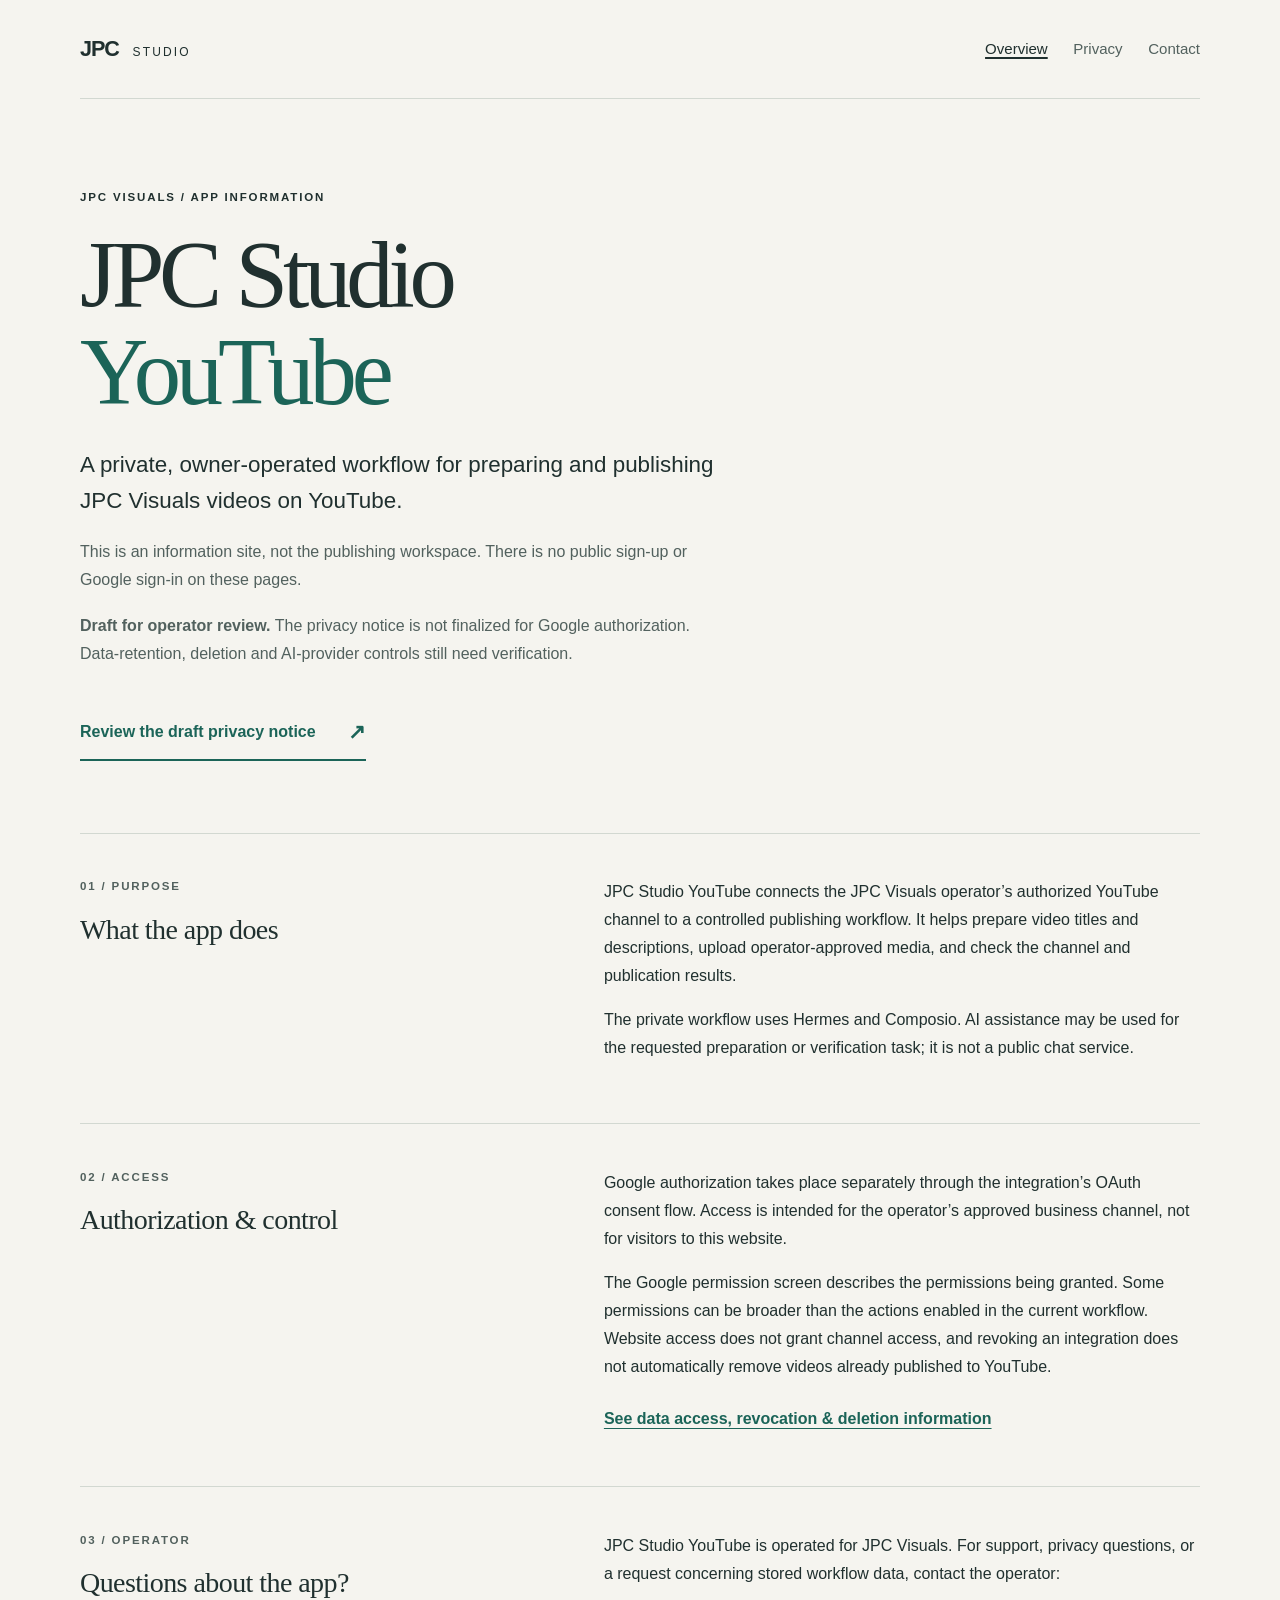
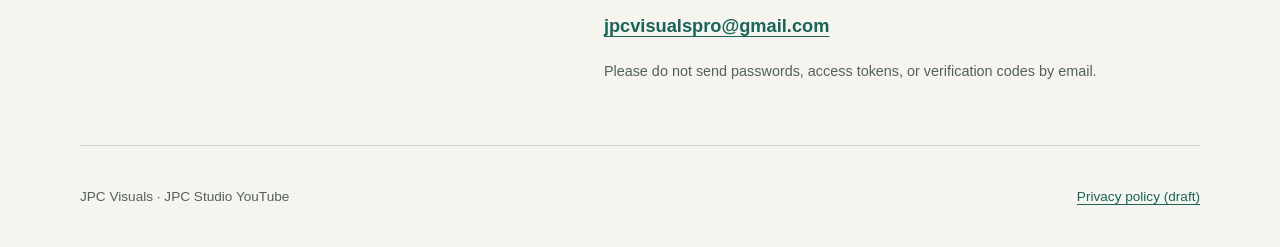
==== index.html @ d7f0b3e7 "Publish static JPC Studio information site (privacy draft)" ====
<!doctype html>
<html lang="en">
<head>
  <meta charset="utf-8">
  <meta name="viewport" content="width=device-width, initial-scale=1">
  <meta name="description" content="Information and privacy resources for JPC Studio YouTube, the private, owner-operated YouTube publishing workflow for JPC Visuals.">
  <meta name="referrer" content="no-referrer">
  <meta http-equiv="Content-Security-Policy" content="default-src 'none'; style-src 'self'; img-src 'self'; font-src 'none'; connect-src 'none'; base-uri 'none'; form-action 'none'">
  <title>JPC Studio YouTube — App information</title>
  <link rel="stylesheet" href="styles.css">
</head>
<body>
  <a class="skip" href="#main">Skip to content</a>
  <header class="masthead">
    <a class="wordmark" href="index.html" aria-label="JPC Studio YouTube home">JPC <span>STUDIO</span></a>
    <nav aria-label="Main navigation">
      <a href="index.html" aria-current="page">Overview</a>
      <a href="privacy.html">Privacy</a>
      <a href="mailto:jpcvisualspro@gmail.com">Contact</a>
    </nav>
  </header>
  <main id="main">
    <section class="intro" aria-labelledby="app-title">
      <p class="eyebrow">JPC VISUALS / APP INFORMATION</p>
      <h1 id="app-title">JPC Studio<br><span>YouTube</span></h1>
      <p class="lede">A private, owner-operated workflow for preparing and publishing JPC Visuals videos on YouTube.</p>
      <p class="intro-note">This is an information site, not the publishing workspace. There is no public sign-up or Google sign-in on these pages.</p>
      <p class="intro-note"><strong>Draft for operator review.</strong> The privacy notice is not finalized for Google authorization. Data-retention, deletion and AI-provider controls still need verification.</p>
      <a class="primary-link" href="privacy.html">Review the draft privacy notice <span aria-hidden="true">↗</span></a>
    </section>
    <section class="detail-row" aria-labelledby="purpose-title">
      <div class="section-label"><p class="eyebrow">01 / PURPOSE</p><h2 id="purpose-title">What the app does</h2></div>
      <div class="section-content">
        <p>JPC Studio YouTube connects the JPC Visuals operator’s authorized YouTube channel to a controlled publishing workflow. It helps prepare video titles and descriptions, upload operator-approved media, and check the channel and publication results.</p>
        <p>The private workflow uses Hermes and Composio. AI assistance may be used for the requested preparation or verification task; it is not a public chat service.</p>
      </div>
    </section>
    <section class="detail-row" aria-labelledby="access-title">
      <div class="section-label"><p class="eyebrow">02 / ACCESS</p><h2 id="access-title">Authorization &amp; control</h2></div>
      <div class="section-content">
        <p>Google authorization takes place separately through the integration’s OAuth consent flow. Access is intended for the operator’s approved business channel, not for visitors to this website.</p>
        <p>The Google permission screen describes the permissions being granted. Some permissions can be broader than the actions enabled in the current workflow. Website access does not grant channel access, and revoking an integration does not automatically remove videos already published to YouTube.</p>
        <a class="text-link" href="privacy.html#controls">See data access, revocation &amp; deletion information</a>
      </div>
    </section>
    <section class="detail-row" aria-labelledby="operator-title">
      <div class="section-label"><p class="eyebrow">03 / OPERATOR</p><h2 id="operator-title">Questions about the app?</h2></div>
      <div class="section-content">
        <p>JPC Studio YouTube is operated for JPC Visuals. For support, privacy questions, or a request concerning stored workflow data, contact the operator:</p>
        <a class="contact-link" href="mailto:jpcvisualspro@gmail.com">jpcvisualspro@gmail.com</a>
        <p class="small">Please do not send passwords, access tokens, or verification codes by email.</p>
      </div>
    </section>
  </main>
  <footer class="footer">
    <p>JPC Visuals · JPC Studio YouTube</p>
    <a href="privacy.html">Privacy policy (draft)</a>
  </footer>
</body>
</html>
---- styles.css ----
:root {
  color-scheme: light;
  --paper: #f5f4ef;
  --ink: #20302f;
  --muted: #52615e;
  --accent: #1b6458;
  --line: #d2d8d1;
  --display: Georgia, "Times New Roman", serif;
  --body: "Segoe UI", Candara, "Noto Sans", sans-serif;
}
* { box-sizing: border-box; }
html { scroll-padding-top: 2rem; }
body { margin: 0; background: var(--paper); color: var(--ink); font: 400 1rem/1.75 var(--body); }
a { color: var(--accent); text-underline-offset: .22em; overflow-wrap: anywhere; }
a:hover { text-decoration-thickness: 2px; }
a:focus-visible { outline: 3px solid var(--accent); outline-offset: 5px; border-radius: 2px; }
.skip { position: absolute; top: .5rem; left: .5rem; padding: .65rem 1rem; background: var(--ink); color: white; transform: translateY(-180%); z-index: 2; }
.skip:focus { transform: translateY(0); }
.masthead, main, .footer { width: min(1120px, calc(100% - 96px)); margin-inline: auto; }
.masthead { display: flex; align-items: center; justify-content: space-between; gap: 1rem; padding-block: 1.7rem; border-bottom: 1px solid var(--line); }
.wordmark { color: var(--ink); font-size: 1.35rem; font-weight: 700; letter-spacing: -.05em; text-decoration: none; white-space: nowrap; }
.wordmark span { margin-left: .55rem; font-size: .75rem; font-weight: 500; letter-spacing: .18em; }
.masthead nav { display: flex; flex-wrap: wrap; align-items: center; gap: .5rem 1.6rem; }
.masthead nav a { display: inline-flex; align-items: center; min-height: 44px; color: var(--muted); text-decoration: none; font-size: .94rem; }
.masthead nav a[aria-current="page"] { color: var(--ink); text-decoration: underline; text-decoration-thickness: 2px; }
.eyebrow { font-size: .72rem; line-height: 1.5; font-weight: 650; letter-spacing: .16em; }
.intro { padding-block: clamp(3rem, 7vw, 6rem) 4.5rem; max-width: 830px; }
h1, h2 { text-wrap: balance; }
h1 { margin: 1.3rem 0 1.7rem; font: 400 clamp(3rem, 7.4vw, 6rem)/1.02 var(--display); letter-spacing: -.055em; }
h1 span { color: var(--accent); }
.lede { max-width: 670px; font-size: clamp(1.16rem, 2vw, 1.4rem); line-height: 1.6; }
.intro-note { max-width: 620px; margin-top: 1.15rem; color: var(--muted); }
.primary-link { display: inline-flex; align-items: center; justify-content: space-between; gap: 2rem; min-height: 48px; margin-top: 1.4rem; padding: .5rem 0; font-weight: 650; text-decoration: none; border-bottom: 2px solid var(--accent); }
.primary-link span { font-size: 1.3rem; }
.detail-row { display: grid; grid-template-columns: minmax(180px, .75fr) minmax(0, 1fr); column-gap: clamp(2rem, 6vw, 7rem); padding-block: 2.8rem; border-top: 1px solid var(--line); }
.section-label .eyebrow { margin-top: 0; color: var(--muted); }
h2 { margin: .6rem 0 1rem; font: 400 1.75rem/1.3 var(--display); letter-spacing: -.02em; }
.section-content p:first-child { margin-top: 0; }
p { margin: 0 0 1rem; }
.section-content p, .policy-body p, .policy-body li { max-width: 70ch; }
.text-link { display: inline-flex; align-items: center; min-height: 44px; font-weight: 600; }
.contact-link { display: inline-flex; align-items: center; min-height: 44px; font-size: 1.14rem; font-weight: 600; }
.small { margin-top: .7rem; font-size: .9rem; color: var(--muted); }
.footer { display: flex; justify-content: space-between; align-items: center; flex-wrap: wrap; gap: .5rem 2rem; padding-block: 1.8rem; border-top: 1px solid var(--line); color: var(--muted); font-size: .85rem; }
.footer p { margin: 0; }
.footer a { display: inline-flex; align-items: center; min-height: 44px; }
.policy { padding-top: 3rem; }
.policy-heading { padding-block: .5rem 2.5rem; }
.policy-heading h1 { font-size: clamp(2.7rem, 6vw, 4.6rem); }
.policy-date { color: var(--muted); font-size: .93rem; }
.policy-layout { display: grid; grid-template-columns: 210px minmax(0, 1fr); gap: 3rem; border-top: 1px solid var(--line); padding-top: 2rem; }
.contents { align-self: start; position: sticky; top: 1.5rem; display: flex; flex-direction: column; padding-block: .3rem; }
.contents a { display: flex; align-items: center; min-height: 44px; padding-block: .25rem; color: var(--muted); font-size: .91rem; }
.policy-body section { padding-bottom: 2rem; scroll-margin-top: 1.5rem; }
.policy-body h2 { font-size: 1.55rem; }
ul { padding-left: 1.3rem; }
li { padding-left: .2rem; margin-bottom: .85rem; }
.policy-body strong { font-weight: 650; }
@media (max-width: 800px) {
  .masthead, main, .footer { width: calc(100% - 48px); }
  .detail-row { grid-template-columns: 1fr; gap: 1rem; padding-block: 2rem; }
  .policy-layout { grid-template-columns: minmax(0, 1fr); gap: 1.5rem; }
  .contents { position: static; display: grid; grid-template-columns: repeat(2, minmax(0, 1fr)); border-bottom: 1px solid var(--line); padding-bottom: 1rem; gap: 0 1rem; }
}
@media (max-width: 460px) {
  .masthead, main, .footer { width: calc(100% - 36px); }
  .masthead { align-items: flex-start; flex-direction: column; gap: .35rem; padding-block: 1rem .6rem; }
  .masthead nav { gap: .5rem 1.5rem; }
  .intro { padding-block: 2.8rem 3rem; }
  .policy { padding-top: 2rem; }
  .contact-link { font-size: 1rem; }
  .footer { align-items: flex-start; flex-direction: column; }
}
@media print {
  body { background: white; color: black; font-size: 12pt; }
  .masthead, main, .footer { width: 100%; }
  .skip, .contents, .masthead nav { display: none; }
  .policy-layout { display: block; }
  a { color: black; }
  .intro { padding-block: 1rem; }
}
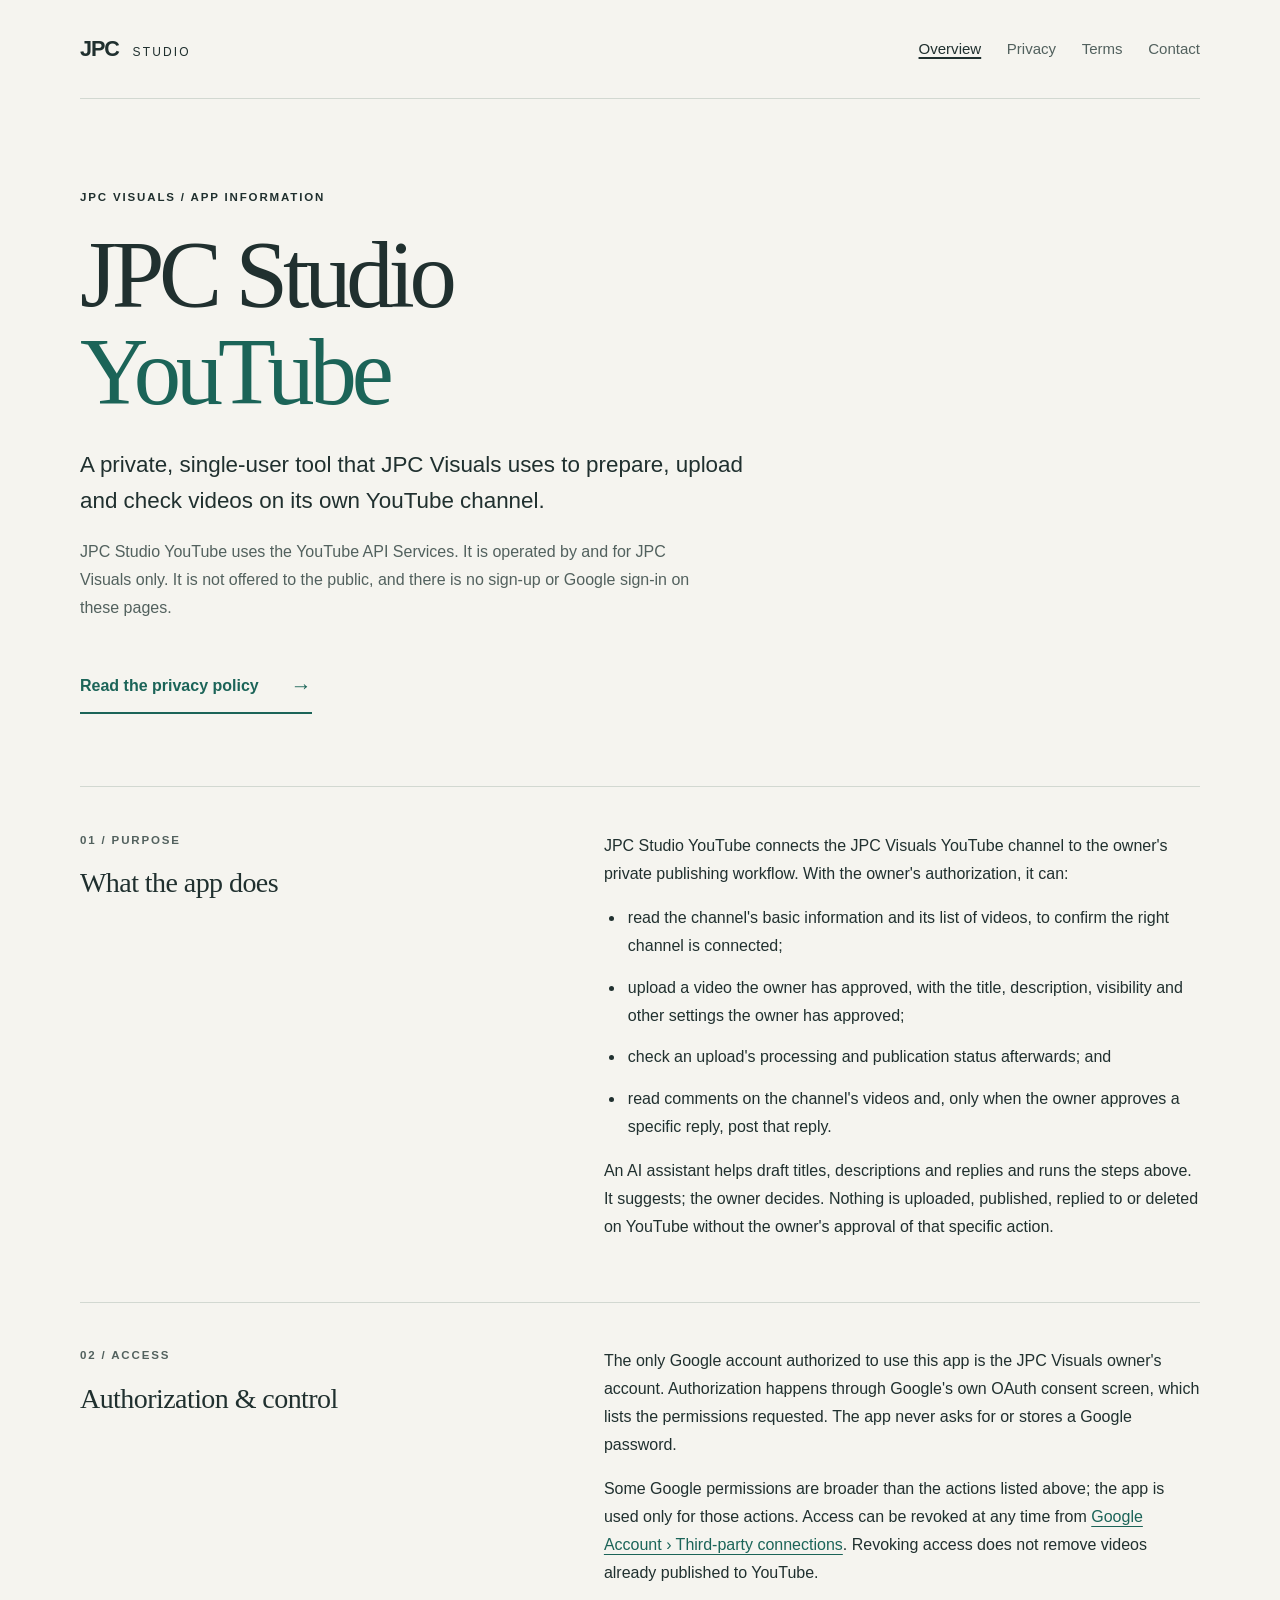
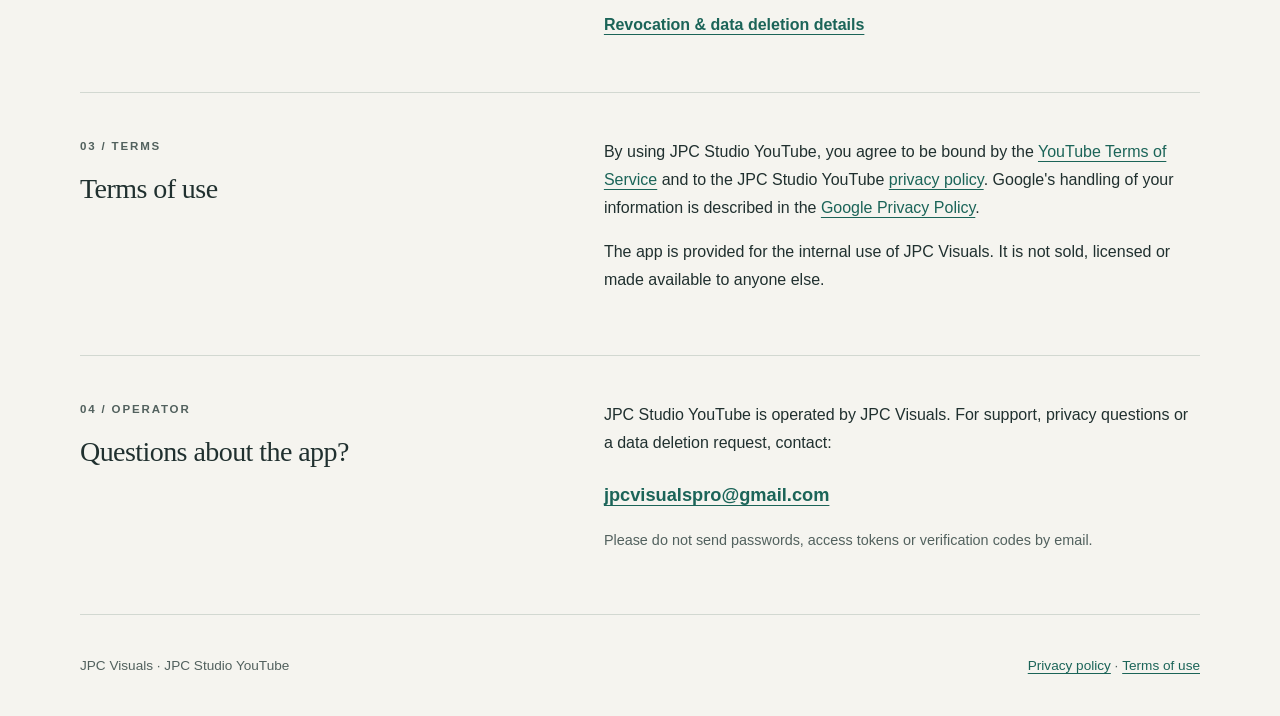
==== commit aaf826be: "Publish final homepage and privacy policy (effective Nov 2, 2026) Co-authored-by: Juan Pablo Casasol" ====
--- a/index.html
+++ b/index.html
@@ -3,10 +3,11 @@
 <head>
   <meta charset="utf-8">
   <meta name="viewport" content="width=device-width, initial-scale=1">
-  <meta name="description" content="Information and privacy resources for JPC Studio YouTube, the private, owner-operated YouTube publishing workflow for JPC Visuals.">
+  <meta name="description" content="JPC Studio YouTube is the private, single-user tool JPC Visuals uses to prepare, upload and check videos on its own YouTube channel through the YouTube API Services.">
   <meta name="referrer" content="no-referrer">
   <meta http-equiv="Content-Security-Policy" content="default-src 'none'; style-src 'self'; img-src 'self'; font-src 'none'; connect-src 'none'; base-uri 'none'; form-action 'none'">
-  <title>JPC Studio YouTube — App information</title>
+  <!-- SEARCH CONSOLE: paste the google-site-verification meta tag copied from Search Console on the next line (see console-steps.md, Part D). Remove this comment when done. -->
+  <title>JPC Studio YouTube - App information</title>
   <link rel="stylesheet" href="styles.css">
 </head>
 <body>
@@ -16,6 +17,7 @@
     <nav aria-label="Main navigation">
       <a href="index.html" aria-current="page">Overview</a>
       <a href="privacy.html">Privacy</a>
+      <a href="index.html#terms">Terms</a>
       <a href="mailto:jpcvisualspro@gmail.com">Contact</a>
     </nav>
   </header>
@@ -23,38 +25,54 @@
     <section class="intro" aria-labelledby="app-title">
       <p class="eyebrow">JPC VISUALS / APP INFORMATION</p>
       <h1 id="app-title">JPC Studio<br><span>YouTube</span></h1>
-      <p class="lede">A private, owner-operated workflow for preparing and publishing JPC Visuals videos on YouTube.</p>
-      <p class="intro-note">This is an information site, not the publishing workspace. There is no public sign-up or Google sign-in on these pages.</p>
-      <p class="intro-note"><strong>Draft for operator review.</strong> The privacy notice is not finalized for Google authorization. Data-retention, deletion and AI-provider controls still need verification.</p>
-      <a class="primary-link" href="privacy.html">Review the draft privacy notice <span aria-hidden="true">↗</span></a>
+      <p class="lede">A private, single-user tool that JPC Visuals uses to prepare, upload and check videos on its own YouTube channel.</p>
+      <p class="intro-note">JPC Studio YouTube uses the YouTube API Services. It is operated by and for JPC Visuals only. It is not offered to the public, and there is no sign-up or Google sign-in on these pages.</p>
+      <a class="primary-link" href="privacy.html">Read the privacy policy <span aria-hidden="true">&rarr;</span></a>
     </section>
+
     <section class="detail-row" aria-labelledby="purpose-title">
       <div class="section-label"><p class="eyebrow">01 / PURPOSE</p><h2 id="purpose-title">What the app does</h2></div>
       <div class="section-content">
-        <p>JPC Studio YouTube connects the JPC Visuals operator’s authorized YouTube channel to a controlled publishing workflow. It helps prepare video titles and descriptions, upload operator-approved media, and check the channel and publication results.</p>
-        <p>The private workflow uses Hermes and Composio. AI assistance may be used for the requested preparation or verification task; it is not a public chat service.</p>
+        <p>JPC Studio YouTube connects the JPC Visuals YouTube channel to the owner's private publishing workflow. With the owner's authorization, it can:</p>
+        <ul>
+          <li>read the channel's basic information and its list of videos, to confirm the right channel is connected;</li>
+          <li>upload a video the owner has approved, with the title, description, visibility and other settings the owner has approved;</li>
+          <li>check an upload's processing and publication status afterwards; and</li>
+          <li>read comments on the channel's videos and, only when the owner approves a specific reply, post that reply.</li>
+        </ul>
+        <p>An AI assistant helps draft titles, descriptions and replies and runs the steps above. It suggests; the owner decides. Nothing is uploaded, published, replied to or deleted on YouTube without the owner's approval of that specific action.</p>
       </div>
     </section>
+
     <section class="detail-row" aria-labelledby="access-title">
       <div class="section-label"><p class="eyebrow">02 / ACCESS</p><h2 id="access-title">Authorization &amp; control</h2></div>
       <div class="section-content">
-        <p>Google authorization takes place separately through the integration’s OAuth consent flow. Access is intended for the operator’s approved business channel, not for visitors to this website.</p>
-        <p>The Google permission screen describes the permissions being granted. Some permissions can be broader than the actions enabled in the current workflow. Website access does not grant channel access, and revoking an integration does not automatically remove videos already published to YouTube.</p>
-        <a class="text-link" href="privacy.html#controls">See data access, revocation &amp; deletion information</a>
+        <p>The only Google account authorized to use this app is the JPC Visuals owner's account. Authorization happens through Google's own OAuth consent screen, which lists the permissions requested. The app never asks for or stores a Google password.</p>
+        <p>Some Google permissions are broader than the actions listed above; the app is used only for those actions. Access can be revoked at any time from <a href="https://myaccount.google.com/permissions">Google Account &rsaquo; Third-party connections</a>. Revoking access does not remove videos already published to YouTube.</p>
+        <a class="text-link" href="privacy.html#controls">Revocation &amp; data deletion details</a>
       </div>
     </section>
+
+    <section class="detail-row" id="terms" aria-labelledby="terms-title">
+      <div class="section-label"><p class="eyebrow">03 / TERMS</p><h2 id="terms-title">Terms of use</h2></div>
+      <div class="section-content">
+        <p>By using JPC Studio YouTube, you agree to be bound by the <a href="https://www.youtube.com/t/terms">YouTube Terms of Service</a> and to the JPC Studio YouTube <a href="privacy.html">privacy policy</a>. Google's handling of your information is described in the <a href="https://policies.google.com/privacy">Google Privacy Policy</a>.</p>
+        <p>The app is provided for the internal use of JPC Visuals. It is not sold, licensed or made available to anyone else.</p>
+      </div>
+    </section>
+
     <section class="detail-row" aria-labelledby="operator-title">
-      <div class="section-label"><p class="eyebrow">03 / OPERATOR</p><h2 id="operator-title">Questions about the app?</h2></div>
+      <div class="section-label"><p class="eyebrow">04 / OPERATOR</p><h2 id="operator-title">Questions about the app?</h2></div>
       <div class="section-content">
-        <p>JPC Studio YouTube is operated for JPC Visuals. For support, privacy questions, or a request concerning stored workflow data, contact the operator:</p>
+        <p>JPC Studio YouTube is operated by JPC Visuals. For support, privacy questions or a data deletion request, contact:</p>
         <a class="contact-link" href="mailto:jpcvisualspro@gmail.com">jpcvisualspro@gmail.com</a>
-        <p class="small">Please do not send passwords, access tokens, or verification codes by email.</p>
+        <p class="small">Please do not send passwords, access tokens or verification codes by email.</p>
       </div>
     </section>
   </main>
   <footer class="footer">
-    <p>JPC Visuals · JPC Studio YouTube</p>
-    <a href="privacy.html">Privacy policy (draft)</a>
+    <p>JPC Visuals &middot; JPC Studio YouTube</p>
+    <p><a href="privacy.html">Privacy policy</a> &middot; <a href="index.html#terms">Terms of use</a></p>
   </footer>
 </body>
 </html>
